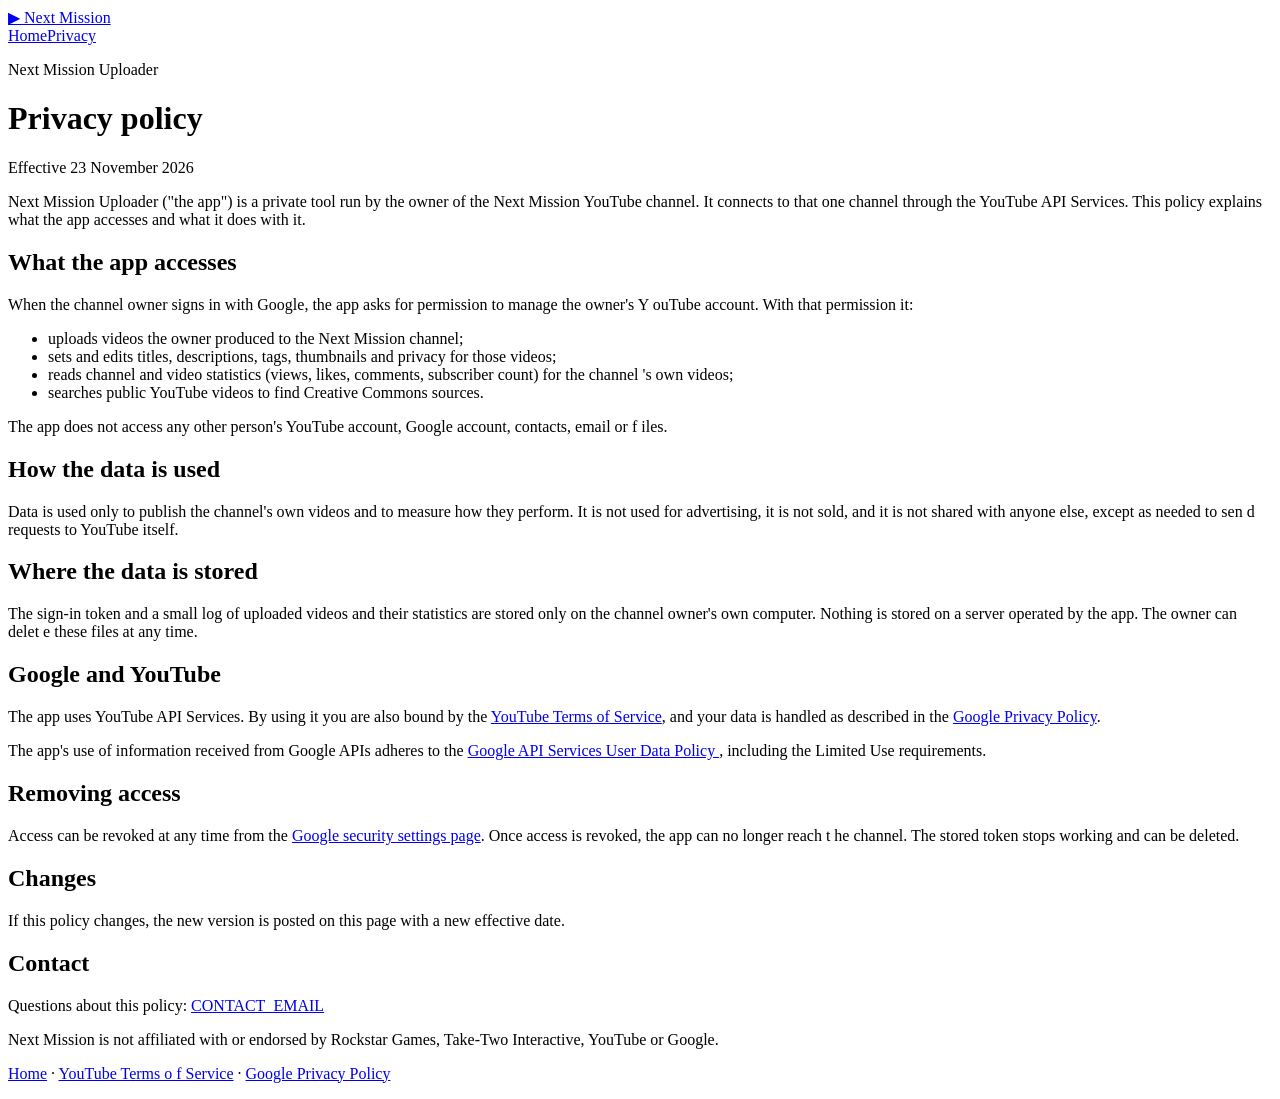
==== privacy.html @ 00ea5b6b "Create privacy.html privacy page" ====
<!doctype html>
<html lang="en">
<head>
<meta charset="utf-8">
<meta name="viewport" content="width=device-width, initial-scale=1">
<title>Privacy Policy · Next Mission</title>
<meta name="description" content="Privacy policy for the Next Mission Uploader app.">
<link rel="stylesheet" href="style.css">
</head>
<body>
<header class="top">
  <a class="brand" href="./"><span class="mark" aria-hidden="true">▶</span> Next Mission</a>
  <nav><a href="./">Home</a><a href="privacy.html" aria-current="page">Privacy</a></nav>
</header>

<main class="doc">
  <p class="eyebrow">Next Mission Uploader</p>
  <h1>Privacy policy</h1>
  <p class="meta">Effective 23 November 2026</p>

  <p>Next Mission Uploader ("the app") is a private tool run by the owner of the Next Mission YouTube
 channel. It connects to that one channel through the YouTube API Services. This policy explains what
 the app accesses and what it does with it.</p>

  <h2>What the app accesses</h2>
  <p>When the channel owner signs in with Google, the app asks for permission to manage the owner's Y
ouTube account. With that permission it:</p>
  <ul>
    <li>uploads videos the owner produced to the Next Mission channel;</li>
    <li>sets and edits titles, descriptions, tags, thumbnails and privacy for those videos;</li>
    <li>reads channel and video statistics (views, likes, comments, subscriber count) for the channel
's own videos;</li>
    <li>searches public YouTube videos to find Creative Commons sources.</li>
  </ul>
  <p>The app does not access any other person's YouTube account, Google account, contacts, email or f
iles.</p>

  <h2>How the data is used</h2>
  <p>Data is used only to publish the channel's own videos and to measure how they perform. It is not
 used for advertising, it is not sold, and it is not shared with anyone else, except as needed to sen
d requests to YouTube itself.</p>

  <h2>Where the data is stored</h2>
  <p>The sign-in token and a small log of uploaded videos and their statistics are stored only on the
 channel owner's own computer. Nothing is stored on a server operated by the app. The owner can delet
e these files at any time.</p>

  <h2>Google and YouTube</h2>
  <p>The app uses YouTube API Services. By using it you are also bound by the <a href="https://www.yo
utube.com/t/terms" rel="noopener">YouTube Terms of Service</a>, and your data is handled as described
 in the <a href="https://policies.google.com/privacy" rel="noopener">Google Privacy Policy</a>.</p>
  <p>The app's use of information received from Google APIs adheres to the <a href="https://developer
s.google.com/terms/api-services-user-data-policy" rel="noopener">Google API Services User Data Policy
</a>, including the Limited Use requirements.</p>

  <h2>Removing access</h2>
  <p>Access can be revoked at any time from the <a href="https://myaccount.google.com/permissions" re
l="noopener">Google security settings page</a>. Once access is revoked, the app can no longer reach t
he channel. The stored token stops working and can be deleted.</p>

  <h2>Changes</h2>
  <p>If this policy changes, the new version is posted on this page with a new effective date.</p>

  <h2>Contact</h2>
  <p>Questions about this policy: <a href="mailto:CONTACT_EMAIL">CONTACT_EMAIL</a></p>
</main>

<footer class="foot">
  <p>Next Mission is not affiliated with or endorsed by Rockstar Games, Take-Two Interactive, YouTube
 or Google.</p>
  <p><a href="./">Home</a> · <a href="https://www.youtube.com/t/terms" rel="noopener">YouTube Terms o
f Service</a> · <a href="https://policies.google.com/privacy" rel="noopener">Google Privacy Policy</a
></p>
</footer>
</body>
</html>
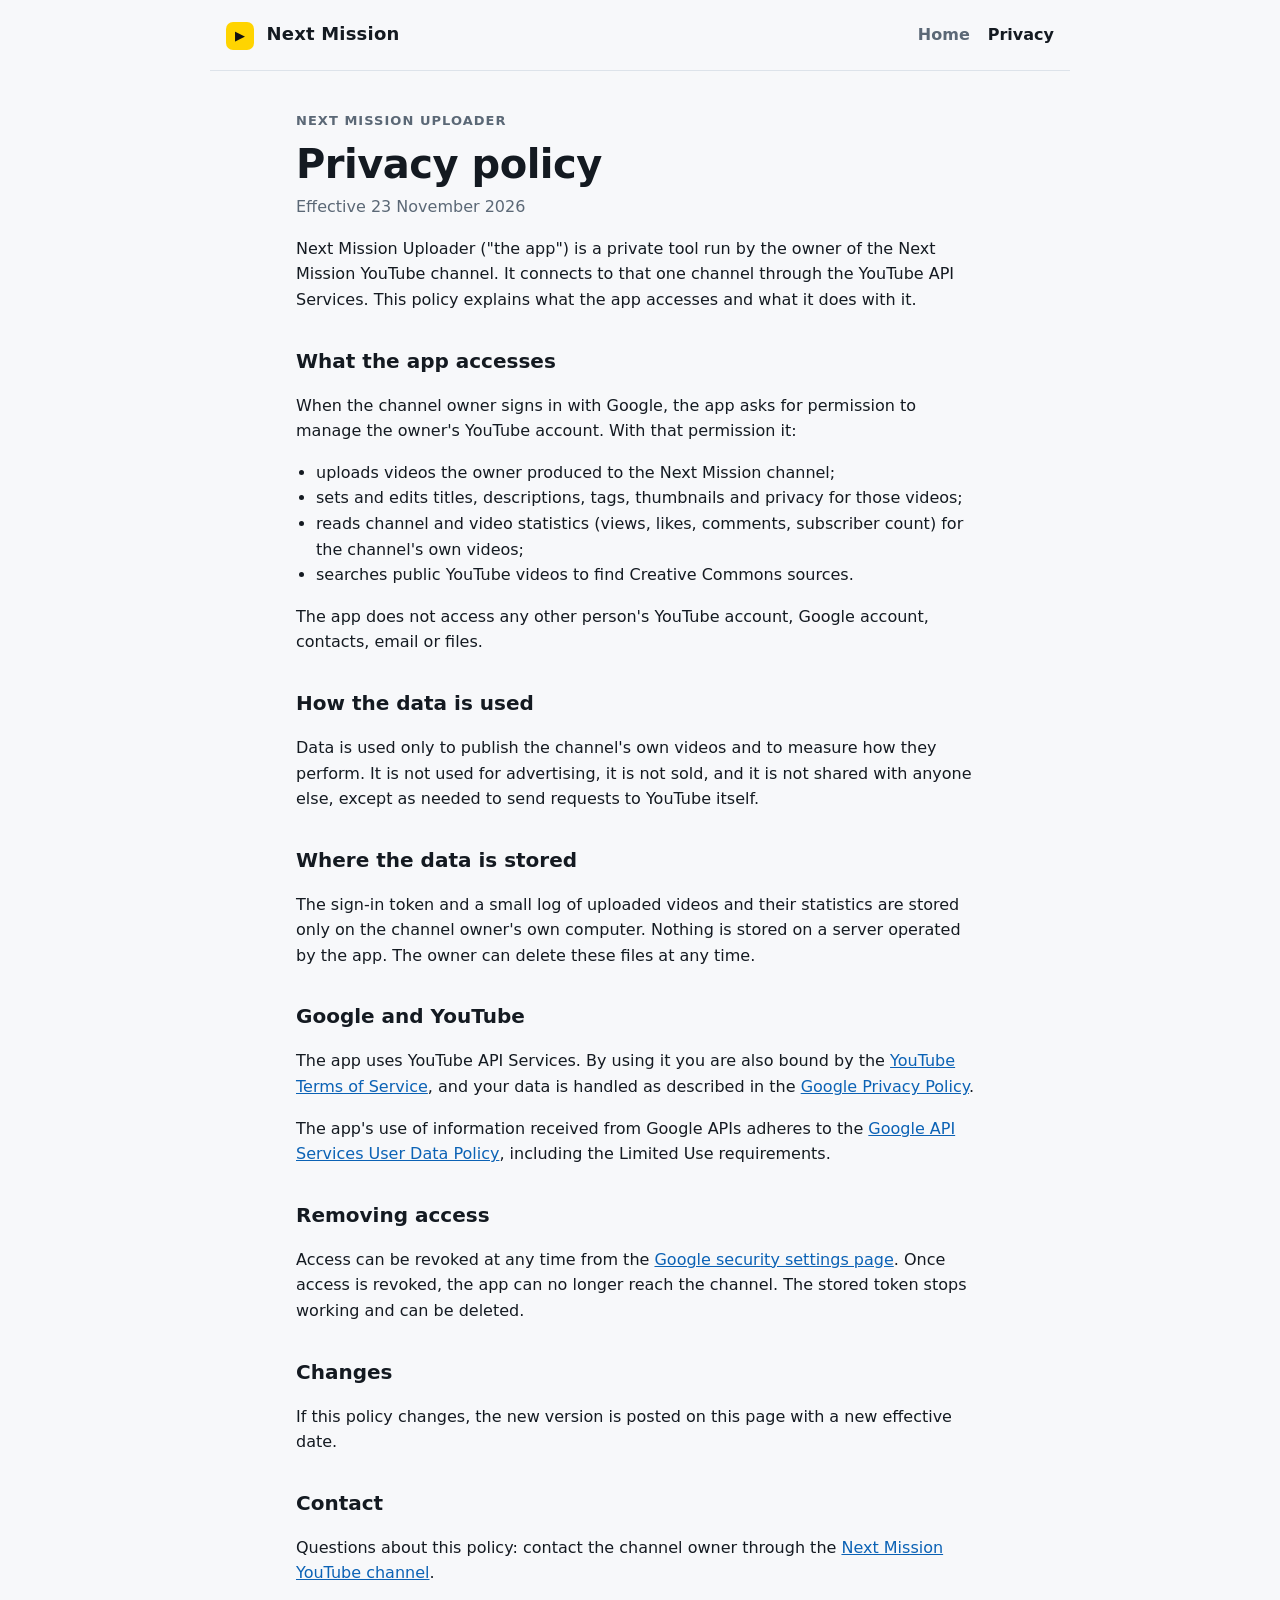
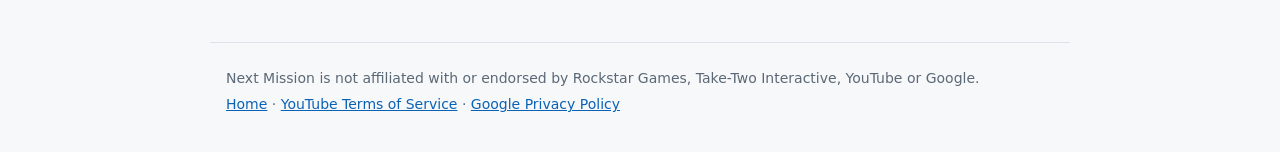
==== commit 5b5cd7ed: "Fix wrapped lines and contact section" ====
--- a/privacy.html
+++ b/privacy.html
@@ -18,59 +18,41 @@
   <h1>Privacy policy</h1>
   <p class="meta">Effective 23 November 2026</p>
 
-  <p>Next Mission Uploader ("the app") is a private tool run by the owner of the Next Mission YouTube
- channel. It connects to that one channel through the YouTube API Services. This policy explains what
- the app accesses and what it does with it.</p>
+  <p>Next Mission Uploader ("the app") is a private tool run by the owner of the Next Mission YouTube channel. It connects to that one channel through the YouTube API Services. This policy explains what the app accesses and what it does with it.</p>
 
   <h2>What the app accesses</h2>
-  <p>When the channel owner signs in with Google, the app asks for permission to manage the owner's Y
-ouTube account. With that permission it:</p>
+  <p>When the channel owner signs in with Google, the app asks for permission to manage the owner's YouTube account. With that permission it:</p>
   <ul>
     <li>uploads videos the owner produced to the Next Mission channel;</li>
     <li>sets and edits titles, descriptions, tags, thumbnails and privacy for those videos;</li>
-    <li>reads channel and video statistics (views, likes, comments, subscriber count) for the channel
-'s own videos;</li>
+    <li>reads channel and video statistics (views, likes, comments, subscriber count) for the channel's own videos;</li>
     <li>searches public YouTube videos to find Creative Commons sources.</li>
   </ul>
-  <p>The app does not access any other person's YouTube account, Google account, contacts, email or f
-iles.</p>
+  <p>The app does not access any other person's YouTube account, Google account, contacts, email or files.</p>
 
   <h2>How the data is used</h2>
-  <p>Data is used only to publish the channel's own videos and to measure how they perform. It is not
- used for advertising, it is not sold, and it is not shared with anyone else, except as needed to sen
-d requests to YouTube itself.</p>
+  <p>Data is used only to publish the channel's own videos and to measure how they perform. It is not used for advertising, it is not sold, and it is not shared with anyone else, except as needed to send requests to YouTube itself.</p>
 
   <h2>Where the data is stored</h2>
-  <p>The sign-in token and a small log of uploaded videos and their statistics are stored only on the
- channel owner's own computer. Nothing is stored on a server operated by the app. The owner can delet
-e these files at any time.</p>
+  <p>The sign-in token and a small log of uploaded videos and their statistics are stored only on the channel owner's own computer. Nothing is stored on a server operated by the app. The owner can delete these files at any time.</p>
 
   <h2>Google and YouTube</h2>
-  <p>The app uses YouTube API Services. By using it you are also bound by the <a href="https://www.yo
-utube.com/t/terms" rel="noopener">YouTube Terms of Service</a>, and your data is handled as described
- in the <a href="https://policies.google.com/privacy" rel="noopener">Google Privacy Policy</a>.</p>
-  <p>The app's use of information received from Google APIs adheres to the <a href="https://developer
-s.google.com/terms/api-services-user-data-policy" rel="noopener">Google API Services User Data Policy
-</a>, including the Limited Use requirements.</p>
+  <p>The app uses YouTube API Services. By using it you are also bound by the <a href="https://www.youtube.com/t/terms" rel="noopener">YouTube Terms of Service</a>, and your data is handled as described in the <a href="https://policies.google.com/privacy" rel="noopener">Google Privacy Policy</a>.</p>
+  <p>The app's use of information received from Google APIs adheres to the <a href="https://developers.google.com/terms/api-services-user-data-policy" rel="noopener">Google API Services User Data Policy</a>, including the Limited Use requirements.</p>
 
   <h2>Removing access</h2>
-  <p>Access can be revoked at any time from the <a href="https://myaccount.google.com/permissions" re
-l="noopener">Google security settings page</a>. Once access is revoked, the app can no longer reach t
-he channel. The stored token stops working and can be deleted.</p>
+  <p>Access can be revoked at any time from the <a href="https://myaccount.google.com/permissions" rel="noopener">Google security settings page</a>. Once access is revoked, the app can no longer reach the channel. The stored token stops working and can be deleted.</p>
 
   <h2>Changes</h2>
   <p>If this policy changes, the new version is posted on this page with a new effective date.</p>
 
   <h2>Contact</h2>
-  <p>Questions about this policy: <a href="mailto:CONTACT_EMAIL">CONTACT_EMAIL</a></p>
+  <p>Questions about this policy: contact the channel owner through the <a href="https://www.youtube.com/@nextmission2027/about" rel="noopener">Next Mission YouTube channel</a>.</p>
 </main>
 
 <footer class="foot">
-  <p>Next Mission is not affiliated with or endorsed by Rockstar Games, Take-Two Interactive, YouTube
- or Google.</p>
-  <p><a href="./">Home</a> · <a href="https://www.youtube.com/t/terms" rel="noopener">YouTube Terms o
-f Service</a> · <a href="https://policies.google.com/privacy" rel="noopener">Google Privacy Policy</a
-></p>
+  <p>Next Mission is not affiliated with or endorsed by Rockstar Games, Take-Two Interactive, YouTube or Google.</p>
+  <p><a href="./">Home</a> · <a href="https://www.youtube.com/t/terms" rel="noopener">YouTube Terms of Service</a> · <a href="https://policies.google.com/privacy" rel="noopener">Google Privacy Policy</a></p>
 </footer>
 </body>
 </html>
--- a/style.css
+++ b/style.css
@@ -0,0 +1,74 @@
+:root {
+  --bg: #0b1016;
+  --surface: #121a23;
+  --line: #223042;
+  --text: #e8eef5;
+  --muted: #9aa8b7;
+  --accent: #ffd400;
+  --accent-ink: #111;
+  --link: #7fc4ff;
+  color-scheme: dark;
+}
+@media (prefers-color-scheme: light) {
+  :root:not([data-theme="dark"]) {
+    --bg: #f7f8fa;
+    --surface: #ffffff;
+    --line: #dde3ea;
+    --text: #141a21;
+    --muted: #5b6876;
+    --link: #0b62b5;
+    color-scheme: light;
+  }
+}
+* { box-sizing: border-box; }
+html { -webkit-text-size-adjust: 100%; }
+body {
+  margin: 0;
+  background: var(--bg);
+  color: var(--text);
+  font: 16px/1.6 system-ui, -apple-system, "Segoe UI", Roboto, Arial, sans-serif;
+}
+a { color: var(--link); }
+.top, main, .foot { max-width: 860px; margin: 0 auto; padding: 0 16px; }
+.top {
+  display: flex; align-items: center; justify-content: space-between;
+  gap: 16px; padding-top: 20px; padding-bottom: 20px;
+  border-bottom: 1px solid var(--line);
+}
+.brand { color: var(--text); text-decoration: none; font-weight: 800; font-size: 18px; letter-spacing: .2px; }
+.mark {
+  display: inline-grid; place-items: center; width: 28px; height: 28px; margin-right: 6px;
+  border-radius: 7px; background: var(--accent); color: var(--accent-ink); font-size: 13px;
+}
+nav { display: flex; gap: 18px; }
+nav a { color: var(--muted); text-decoration: none; font-weight: 600; }
+nav a:hover, nav a[aria-current="page"] { color: var(--text); }
+
+.hero { padding: 64px 0 40px; }
+.eyebrow { color: var(--muted); font-size: 13px; font-weight: 700; letter-spacing: .08em; text-transform: uppercase; margin: 0 0 10px; }
+h1 { font-size: clamp(30px, 6vw, 48px); line-height: 1.1; margin: 0 0 16px; letter-spacing: -.5px; }
+.lead { font-size: 18px; color: var(--muted); max-width: 620px; margin: 0 0 28px; }
+.cta { display: flex; flex-wrap: wrap; gap: 12px; }
+.btn {
+  display: inline-block; padding: 12px 18px; border-radius: 10px; font-weight: 700; text-decoration: none;
+  border: 1px solid var(--line); color: var(--text); background: var(--surface);
+}
+.btn.primary { background: var(--accent); color: var(--accent-ink); border-color: var(--accent); }
+
+.grid { display: grid; grid-template-columns: repeat(auto-fit, minmax(220px, 1fr)); gap: 14px; padding: 8px 0 40px; }
+.card { background: var(--surface); border: 1px solid var(--line); border-radius: 12px; padding: 18px; }
+.card h2 { font-size: 17px; margin: 0 0 6px; }
+.card p { margin: 0; color: var(--muted); }
+
+.app { background: var(--surface); border: 1px solid var(--line); border-radius: 12px; padding: 24px; margin-bottom: 48px; }
+.app h2 { margin-top: 0; }
+.app ul { padding-left: 20px; }
+
+.doc { padding-top: 40px; padding-bottom: 40px; max-width: 720px; }
+.doc h1 { font-size: clamp(28px, 5vw, 40px); }
+.doc h2 { font-size: 20px; margin: 32px 0 8px; }
+.doc ul { padding-left: 20px; }
+.meta { color: var(--muted); margin-top: -8px; }
+
+.foot { border-top: 1px solid var(--line); padding-top: 20px; padding-bottom: 32px; color: var(--muted); font-size: 14px; }
+.foot p { margin: 4px 0; }
